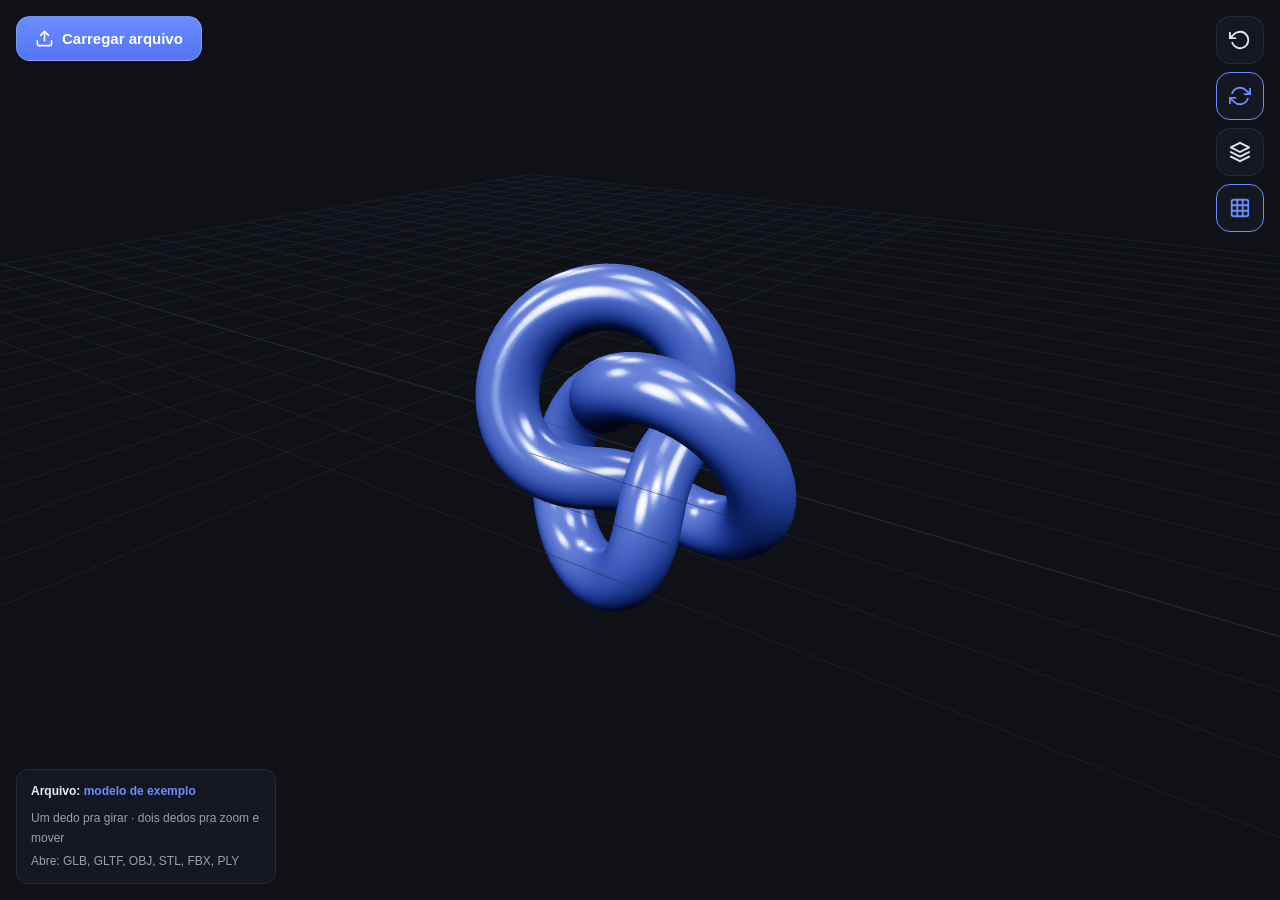
==== index.html @ 9a2b7269 "Add files via upload" ====
<!DOCTYPE html>
<html lang="pt-BR">
<head>
<meta charset="UTF-8">
<meta name="viewport" content="width=device-width, initial-scale=1.0, maximum-scale=1.0, user-scalable=no, viewport-fit=cover">
<title>Visualizador 3D</title>

<!-- PWA / Apple -->
<meta name="theme-color" content="#0f1117">
<link rel="manifest" href="./manifest.json">
<meta name="apple-mobile-web-app-capable" content="yes">
<meta name="apple-mobile-web-app-status-bar-style" content="black-translucent">
<meta name="apple-mobile-web-app-title" content="Visualizador 3D">
<link rel="apple-touch-icon" href="./icons/icon-180.png">
<link rel="icon" href="./icons/icon-192.png">

<style>
  :root {
    --bg: #0f1117; --panel: rgba(22,25,35,0.85); --border: rgba(255,255,255,0.08);
    --text: #e7e9ee; --muted: #9aa0ac; --accent: #6c8cff;
  }
  * { box-sizing: border-box; margin: 0; padding: 0; -webkit-tap-highlight-color: transparent; }
  html, body { height: 100%; overflow: hidden; overscroll-behavior: none; }
  body {
    font-family: -apple-system, BlinkMacSystemFont, "Segoe UI", Roboto, sans-serif;
    background: var(--bg); color: var(--text); -webkit-font-smoothing: antialiased;
    touch-action: none;
  }
  #canvas-wrap { position: fixed; inset: 0; }
  canvas { display: block; touch-action: none; }

  .toolbar { position: fixed; top: max(16px, env(safe-area-inset-top)); left: 16px; z-index: 10; display: flex; gap: 8px; }
  .btn {
    display: inline-flex; align-items: center; gap: 8px; background: var(--panel);
    border: 1px solid var(--border); color: var(--text); padding: 12px 18px; border-radius: 14px;
    font-size: 15px; font-weight: 600; cursor: pointer;
    backdrop-filter: blur(12px); -webkit-backdrop-filter: blur(12px);
    transition: transform .12s ease, background .2s ease; user-select: none;
  }
  .btn:active { transform: scale(0.96); }
  .btn.primary { background: linear-gradient(180deg,#6c8cff,#5474f0); border-color: rgba(255,255,255,0.2); color:#fff; }
  .btn svg { width: 19px; height: 19px; }

  .info {
    position: fixed; bottom: max(16px, env(safe-area-inset-bottom)); left: 16px; z-index: 10;
    background: var(--panel); border: 1px solid var(--border); border-radius: 12px;
    padding: 12px 14px; font-size: 12px; color: var(--muted);
    backdrop-filter: blur(12px); -webkit-backdrop-filter: blur(12px); max-width: 260px; line-height: 1.6;
  }
  .info b { color: var(--text); }
  .info .fname { color: var(--accent); font-weight: 600; word-break: break-all; }

  .controls { position: fixed; top: max(16px, env(safe-area-inset-top)); right: 16px; z-index: 10; display: flex; flex-direction: column; gap: 8px; }
  .ctl-btn {
    width: 48px; height: 48px; display: flex; align-items: center; justify-content: center;
    background: var(--panel); border: 1px solid var(--border); color: var(--text); border-radius: 14px;
    cursor: pointer; backdrop-filter: blur(12px); -webkit-backdrop-filter: blur(12px);
    transition: background .2s ease, transform .12s ease;
  }
  .ctl-btn:active { transform: scale(0.93); }
  .ctl-btn svg { width: 22px; height: 22px; }
  .ctl-btn.active { border-color: var(--accent); color: var(--accent); }

  #drop-overlay { position: fixed; inset: 0; z-index: 50; display: none; align-items: center; justify-content: center; background: rgba(15,17,23,0.8); backdrop-filter: blur(4px); }
  #drop-overlay.show { display: flex; }
  .drop-card { border: 2px dashed var(--accent); border-radius: 20px; padding: 48px 64px; text-align: center; background: rgba(30,34,48,0.6); }
  .drop-card h2 { font-size: 22px; margin-bottom: 8px; }
  .drop-card p { color: var(--muted); font-size: 14px; }

  #loading { position: fixed; inset: 0; z-index: 40; display: none; align-items: center; justify-content: center; flex-direction: column; gap: 16px; background: rgba(15,17,23,0.6); }
  #loading.show { display: flex; }
  .spinner { width: 44px; height: 44px; border: 3px solid rgba(255,255,255,0.15); border-top-color: var(--accent); border-radius: 50%; animation: spin .8s linear infinite; }
  @keyframes spin { to { transform: rotate(360deg); } }
  #loading p { color: var(--muted); font-size: 13px; }

  #toast { position: fixed; bottom: 24px; left: 50%; transform: translateX(-50%) translateY(80px); z-index: 60; background: #3a2130; border: 1px solid #7a3b52; color: #ffd9e3; padding: 12px 18px; border-radius: 12px; font-size: 13px; max-width: 90vw; opacity: 0; transition: transform .3s ease, opacity .3s ease; }
  #toast.show { transform: translateX(-50%) translateY(0); opacity: 1; }
  .hidden-input { display: none; }
</style>
</head>
<body>
  <div id="canvas-wrap"></div>

  <div class="toolbar">
    <button class="btn primary" id="load-btn">
      <svg viewBox="0 0 24 24" fill="none" stroke="currentColor" stroke-width="2" stroke-linecap="round" stroke-linejoin="round"><path d="M21 15v4a2 2 0 0 1-2 2H5a2 2 0 0 1-2-2v-4"/><polyline points="17 8 12 3 7 8"/><line x1="12" y1="3" x2="12" y2="15"/></svg>
      Carregar arquivo
    </button>
  </div>

  <div class="controls">
    <button class="ctl-btn" id="reset-btn" title="Recentralizar"><svg viewBox="0 0 24 24" fill="none" stroke="currentColor" stroke-width="2" stroke-linecap="round" stroke-linejoin="round"><polyline points="1 4 1 10 7 10"/><path d="M3.51 15a9 9 0 1 0 2.13-9.36L1 10"/></svg></button>
    <button class="ctl-btn active" id="rotate-btn" title="Girar sozinho"><svg viewBox="0 0 24 24" fill="none" stroke="currentColor" stroke-width="2" stroke-linecap="round" stroke-linejoin="round"><path d="M23 4v6h-6"/><path d="M1 20v-6h6"/><path d="M3.51 9a9 9 0 0 1 14.85-3.36L23 10M1 14l4.64 4.36A9 9 0 0 0 20.49 15"/></svg></button>
    <button class="ctl-btn" id="wire-btn" title="Wireframe"><svg viewBox="0 0 24 24" fill="none" stroke="currentColor" stroke-width="2" stroke-linecap="round" stroke-linejoin="round"><path d="M12 2 2 7l10 5 10-5-10-5z"/><path d="M2 17l10 5 10-5"/><path d="M2 12l10 5 10-5"/></svg></button>
    <button class="ctl-btn" id="grid-btn" title="Grade"><svg viewBox="0 0 24 24" fill="none" stroke="currentColor" stroke-width="2" stroke-linecap="round" stroke-linejoin="round"><rect x="3" y="3" width="18" height="18" rx="2"/><line x1="3" y1="9" x2="21" y2="9"/><line x1="3" y1="15" x2="21" y2="15"/><line x1="9" y1="3" x2="9" y2="21"/><line x1="15" y1="3" x2="15" y2="21"/></svg></button>
  </div>

  <div class="info">
    <div><b>Arquivo:</b> <span class="fname" id="fname">modelo de exemplo</span></div>
    <div style="margin-top:8px">Um dedo pra girar · dois dedos pra zoom e mover</div>
    <div style="margin-top:4px">Abre: GLB, GLTF, OBJ, STL, FBX, PLY</div>
  </div>

  <div id="drop-overlay"><div class="drop-card"><h2>Solte o arquivo aqui</h2><p>GLB · GLTF · OBJ · STL · FBX · PLY</p></div></div>
  <div id="loading"><div class="spinner"></div><p>Carregando modelo…</p></div>
  <div id="toast"></div>
  <input type="file" id="file-input" class="hidden-input" accept=".glb,.gltf,.obj,.stl,.fbx,.ply">

  <script src="./bundle.js"></script>
</body>
</html>
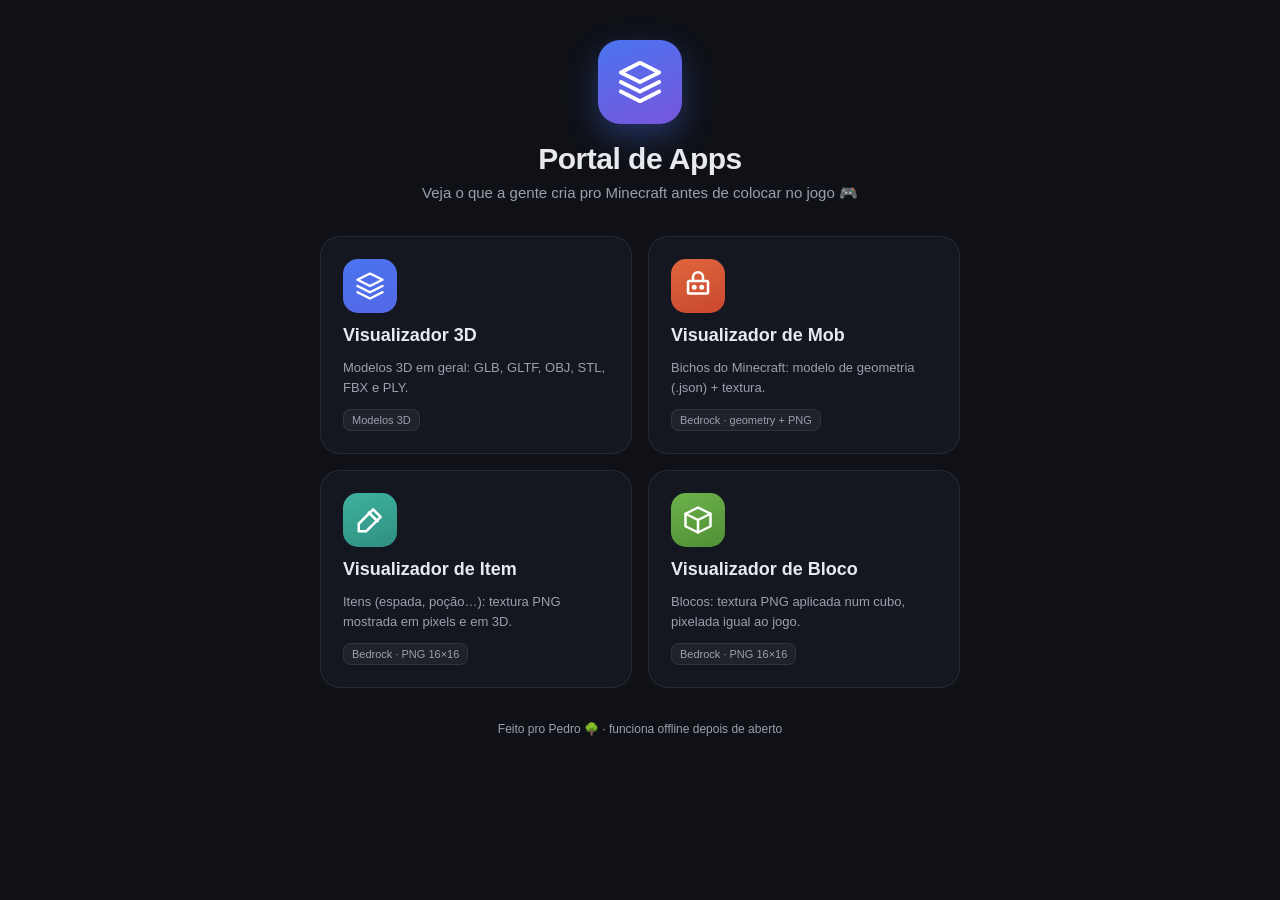
==== commit 419b97e2: "criação do portal" ====
--- a/index.html
+++ b/index.html
@@ -2,110 +2,70 @@
 <html lang="pt-BR">
 <head>
 <meta charset="UTF-8">
-<meta name="viewport" content="width=device-width, initial-scale=1.0, maximum-scale=1.0, user-scalable=no, viewport-fit=cover">
-<title>Visualizador 3D</title>
-
-<!-- PWA / Apple -->
+<meta name="viewport" content="width=device-width, initial-scale=1.0, viewport-fit=cover">
+<title>Portal de Apps — Pedro</title>
 <meta name="theme-color" content="#0f1117">
 <link rel="manifest" href="./manifest.json">
 <meta name="apple-mobile-web-app-capable" content="yes">
 <meta name="apple-mobile-web-app-status-bar-style" content="black-translucent">
-<meta name="apple-mobile-web-app-title" content="Visualizador 3D">
+<meta name="apple-mobile-web-app-title" content="Portal do Pedro">
 <link rel="apple-touch-icon" href="./icons/icon-180.png">
 <link rel="icon" href="./icons/icon-192.png">
-
-<style>
-  :root {
-    --bg: #0f1117; --panel: rgba(22,25,35,0.85); --border: rgba(255,255,255,0.08);
-    --text: #e7e9ee; --muted: #9aa0ac; --accent: #6c8cff;
-  }
-  * { box-sizing: border-box; margin: 0; padding: 0; -webkit-tap-highlight-color: transparent; }
-  html, body { height: 100%; overflow: hidden; overscroll-behavior: none; }
-  body {
-    font-family: -apple-system, BlinkMacSystemFont, "Segoe UI", Roboto, sans-serif;
-    background: var(--bg); color: var(--text); -webkit-font-smoothing: antialiased;
-    touch-action: none;
-  }
-  #canvas-wrap { position: fixed; inset: 0; }
-  canvas { display: block; touch-action: none; }
-
-  .toolbar { position: fixed; top: max(16px, env(safe-area-inset-top)); left: 16px; z-index: 10; display: flex; gap: 8px; }
-  .btn {
-    display: inline-flex; align-items: center; gap: 8px; background: var(--panel);
-    border: 1px solid var(--border); color: var(--text); padding: 12px 18px; border-radius: 14px;
-    font-size: 15px; font-weight: 600; cursor: pointer;
-    backdrop-filter: blur(12px); -webkit-backdrop-filter: blur(12px);
-    transition: transform .12s ease, background .2s ease; user-select: none;
-  }
-  .btn:active { transform: scale(0.96); }
-  .btn.primary { background: linear-gradient(180deg,#6c8cff,#5474f0); border-color: rgba(255,255,255,0.2); color:#fff; }
-  .btn svg { width: 19px; height: 19px; }
-
-  .info {
-    position: fixed; bottom: max(16px, env(safe-area-inset-bottom)); left: 16px; z-index: 10;
-    background: var(--panel); border: 1px solid var(--border); border-radius: 12px;
-    padding: 12px 14px; font-size: 12px; color: var(--muted);
-    backdrop-filter: blur(12px); -webkit-backdrop-filter: blur(12px); max-width: 260px; line-height: 1.6;
-  }
-  .info b { color: var(--text); }
-  .info .fname { color: var(--accent); font-weight: 600; word-break: break-all; }
-
-  .controls { position: fixed; top: max(16px, env(safe-area-inset-top)); right: 16px; z-index: 10; display: flex; flex-direction: column; gap: 8px; }
-  .ctl-btn {
-    width: 48px; height: 48px; display: flex; align-items: center; justify-content: center;
-    background: var(--panel); border: 1px solid var(--border); color: var(--text); border-radius: 14px;
-    cursor: pointer; backdrop-filter: blur(12px); -webkit-backdrop-filter: blur(12px);
-    transition: background .2s ease, transform .12s ease;
-  }
-  .ctl-btn:active { transform: scale(0.93); }
-  .ctl-btn svg { width: 22px; height: 22px; }
-  .ctl-btn.active { border-color: var(--accent); color: var(--accent); }
-
-  #drop-overlay { position: fixed; inset: 0; z-index: 50; display: none; align-items: center; justify-content: center; background: rgba(15,17,23,0.8); backdrop-filter: blur(4px); }
-  #drop-overlay.show { display: flex; }
-  .drop-card { border: 2px dashed var(--accent); border-radius: 20px; padding: 48px 64px; text-align: center; background: rgba(30,34,48,0.6); }
-  .drop-card h2 { font-size: 22px; margin-bottom: 8px; }
-  .drop-card p { color: var(--muted); font-size: 14px; }
-
-  #loading { position: fixed; inset: 0; z-index: 40; display: none; align-items: center; justify-content: center; flex-direction: column; gap: 16px; background: rgba(15,17,23,0.6); }
-  #loading.show { display: flex; }
-  .spinner { width: 44px; height: 44px; border: 3px solid rgba(255,255,255,0.15); border-top-color: var(--accent); border-radius: 50%; animation: spin .8s linear infinite; }
-  @keyframes spin { to { transform: rotate(360deg); } }
-  #loading p { color: var(--muted); font-size: 13px; }
-
-  #toast { position: fixed; bottom: 24px; left: 50%; transform: translateX(-50%) translateY(80px); z-index: 60; background: #3a2130; border: 1px solid #7a3b52; color: #ffd9e3; padding: 12px 18px; border-radius: 12px; font-size: 13px; max-width: 90vw; opacity: 0; transition: transform .3s ease, opacity .3s ease; }
-  #toast.show { transform: translateX(-50%) translateY(0); opacity: 1; }
-  .hidden-input { display: none; }
-</style>
+<link rel="stylesheet" href="./style.css">
 </head>
-<body>
-  <div id="canvas-wrap"></div>
-
-  <div class="toolbar">
-    <button class="btn primary" id="load-btn">
-      <svg viewBox="0 0 24 24" fill="none" stroke="currentColor" stroke-width="2" stroke-linecap="round" stroke-linejoin="round"><path d="M21 15v4a2 2 0 0 1-2 2H5a2 2 0 0 1-2-2v-4"/><polyline points="17 8 12 3 7 8"/><line x1="12" y1="3" x2="12" y2="15"/></svg>
-      Carregar arquivo
-    </button>
+<body class="portal">
+  <div class="hero">
+    <div class="logo">
+      <svg viewBox="0 0 24 24" fill="none" stroke="currentColor" stroke-width="2" stroke-linecap="round" stroke-linejoin="round"><path d="M12 2 2 7l10 5 10-5-10-5z"/><path d="M2 17l10 5 10-5"/><path d="M2 12l10 5 10-5"/></svg>
+    </div>
+    <h1>Portal de Apps</h1>
+    <p>Veja o que a gente cria pro Minecraft antes de colocar no jogo 🎮</p>
   </div>
 
-  <div class="controls">
-    <button class="ctl-btn" id="reset-btn" title="Recentralizar"><svg viewBox="0 0 24 24" fill="none" stroke="currentColor" stroke-width="2" stroke-linecap="round" stroke-linejoin="round"><polyline points="1 4 1 10 7 10"/><path d="M3.51 15a9 9 0 1 0 2.13-9.36L1 10"/></svg></button>
-    <button class="ctl-btn active" id="rotate-btn" title="Girar sozinho"><svg viewBox="0 0 24 24" fill="none" stroke="currentColor" stroke-width="2" stroke-linecap="round" stroke-linejoin="round"><path d="M23 4v6h-6"/><path d="M1 20v-6h6"/><path d="M3.51 9a9 9 0 0 1 14.85-3.36L23 10M1 14l4.64 4.36A9 9 0 0 0 20.49 15"/></svg></button>
-    <button class="ctl-btn" id="wire-btn" title="Wireframe"><svg viewBox="0 0 24 24" fill="none" stroke="currentColor" stroke-width="2" stroke-linecap="round" stroke-linejoin="round"><path d="M12 2 2 7l10 5 10-5-10-5z"/><path d="M2 17l10 5 10-5"/><path d="M2 12l10 5 10-5"/></svg></button>
-    <button class="ctl-btn" id="grid-btn" title="Grade"><svg viewBox="0 0 24 24" fill="none" stroke="currentColor" stroke-width="2" stroke-linecap="round" stroke-linejoin="round"><rect x="3" y="3" width="18" height="18" rx="2"/><line x1="3" y1="9" x2="21" y2="9"/><line x1="3" y1="15" x2="21" y2="15"/><line x1="9" y1="3" x2="9" y2="21"/><line x1="15" y1="3" x2="15" y2="21"/></svg></button>
+  <div class="grid">
+    <a class="card" href="./app-3d.html">
+      <div class="ic" style="background:linear-gradient(160deg,#4a74f0,#5468e6)">
+        <svg viewBox="0 0 24 24" fill="none" stroke="currentColor" stroke-width="2" stroke-linecap="round" stroke-linejoin="round"><path d="M12 2 2 7l10 5 10-5-10-5z"/><path d="M2 17l10 5 10-5"/><path d="M2 12l10 5 10-5"/></svg>
+      </div>
+      <h3>Visualizador 3D</h3>
+      <p>Modelos 3D em geral: GLB, GLTF, OBJ, STL, FBX e PLY.</p>
+      <span class="tag">Modelos 3D</span>
+    </a>
+
+    <a class="card" href="./app-mob.html">
+      <div class="ic" style="background:linear-gradient(160deg,#e0663c,#c9472f)">
+        <svg viewBox="0 0 24 24" fill="none" stroke="currentColor" stroke-width="2" stroke-linecap="round" stroke-linejoin="round"><rect x="4" y="8" width="16" height="10" rx="1"/><path d="M8 8V5a4 4 0 0 1 8 0v3"/><circle cx="9" cy="13" r="1" fill="currentColor"/><circle cx="15" cy="13" r="1" fill="currentColor"/></svg>
+      </div>
+      <h3>Visualizador de Mob</h3>
+      <p>Bichos do Minecraft: modelo de geometria (.json) + textura.</p>
+      <span class="tag">Bedrock · geometry + PNG</span>
+    </a>
+
+    <a class="card" href="./app-item.html">
+      <div class="ic" style="background:linear-gradient(160deg,#3fb2a0,#2f8f80)">
+        <svg viewBox="0 0 24 24" fill="none" stroke="currentColor" stroke-width="2" stroke-linecap="round" stroke-linejoin="round"><path d="m14.5 3.5 6 6L9 21H3v-6z"/><path d="m11 6 7 7"/></svg>
+      </div>
+      <h3>Visualizador de Item</h3>
+      <p>Itens (espada, poção…): textura PNG mostrada em pixels e em 3D.</p>
+      <span class="tag">Bedrock · PNG 16×16</span>
+    </a>
+
+    <a class="card" href="./app-block.html">
+      <div class="ic" style="background:linear-gradient(160deg,#6db24a,#4f8f36)">
+        <svg viewBox="0 0 24 24" fill="none" stroke="currentColor" stroke-width="2" stroke-linecap="round" stroke-linejoin="round"><path d="M12 2 2 7l10 5 10-5-10-5z"/><path d="M2 7v10l10 5V12"/><path d="M22 7v10l-10 5"/></svg>
+      </div>
+      <h3>Visualizador de Bloco</h3>
+      <p>Blocos: textura PNG aplicada num cubo, pixelada igual ao jogo.</p>
+      <span class="tag">Bedrock · PNG 16×16</span>
+    </a>
   </div>
 
-  <div class="info">
-    <div><b>Arquivo:</b> <span class="fname" id="fname">modelo de exemplo</span></div>
-    <div style="margin-top:8px">Um dedo pra girar · dois dedos pra zoom e mover</div>
-    <div style="margin-top:4px">Abre: GLB, GLTF, OBJ, STL, FBX, PLY</div>
-  </div>
+  <div class="foot">Feito pro Pedro 🌳 · funciona offline depois de aberto</div>
 
-  <div id="drop-overlay"><div class="drop-card"><h2>Solte o arquivo aqui</h2><p>GLB · GLTF · OBJ · STL · FBX · PLY</p></div></div>
-  <div id="loading"><div class="spinner"></div><p>Carregando modelo…</p></div>
-  <div id="toast"></div>
-  <input type="file" id="file-input" class="hidden-input" accept=".glb,.gltf,.obj,.stl,.fbx,.ply">
-
-  <script src="./bundle.js"></script>
+  <script>
+    if ('serviceWorker' in navigator) {
+      addEventListener('load', () => navigator.serviceWorker.register('./sw.js').catch(() => {}));
+    }
+  </script>
 </body>
 </html>
--- a/style.css
+++ b/style.css
@@ -0,0 +1,96 @@
+:root {
+  --bg: #0f1117; --panel: rgba(22,25,35,0.85); --border: rgba(255,255,255,0.08);
+  --text: #e7e9ee; --muted: #9aa0ac; --accent: #6c8cff; --green: #55b04a;
+}
+* { box-sizing: border-box; margin: 0; padding: 0; -webkit-tap-highlight-color: transparent; }
+html, body { height: 100%; }
+body {
+  font-family: -apple-system, BlinkMacSystemFont, "Segoe UI", Roboto, sans-serif;
+  background: var(--bg); color: var(--text); -webkit-font-smoothing: antialiased;
+}
+
+/* ===== Páginas de visualizador (tela cheia) ===== */
+body.viewer { overflow: hidden; overscroll-behavior: none; touch-action: none; }
+#canvas-wrap { position: fixed; inset: 0; }
+canvas { display: block; touch-action: none; }
+
+.topbar {
+  position: fixed; top: max(14px, env(safe-area-inset-top)); left: 14px; right: 14px;
+  z-index: 10; display: flex; gap: 8px; align-items: center; pointer-events: none;
+}
+.topbar > * { pointer-events: auto; }
+.spacer { flex: 1; }
+.btn {
+  display: inline-flex; align-items: center; gap: 8px; background: var(--panel);
+  border: 1px solid var(--border); color: var(--text); padding: 11px 16px; border-radius: 13px;
+  font-size: 15px; font-weight: 600; cursor: pointer; text-decoration: none;
+  backdrop-filter: blur(12px); -webkit-backdrop-filter: blur(12px);
+  transition: transform .12s ease, background .2s ease; user-select: none;
+}
+.btn:active { transform: scale(0.96); }
+.btn.primary { background: linear-gradient(180deg,#6c8cff,#5474f0); border-color: rgba(255,255,255,0.2); color:#fff; }
+.btn svg { width: 18px; height: 18px; }
+
+.controls { position: fixed; top: calc(max(14px, env(safe-area-inset-top)) + 58px); right: 14px; z-index: 10; display: flex; flex-direction: column; gap: 8px; }
+.ctl-btn {
+  width: 46px; height: 46px; display: flex; align-items: center; justify-content: center;
+  background: var(--panel); border: 1px solid var(--border); color: var(--text); border-radius: 13px;
+  cursor: pointer; backdrop-filter: blur(12px); -webkit-backdrop-filter: blur(12px);
+  transition: background .2s ease, transform .12s ease;
+}
+.ctl-btn:active { transform: scale(0.93); }
+.ctl-btn svg { width: 21px; height: 21px; }
+.ctl-btn.active { border-color: var(--accent); color: var(--accent); }
+
+.info {
+  position: fixed; bottom: max(14px, env(safe-area-inset-bottom)); left: 14px; z-index: 10;
+  background: var(--panel); border: 1px solid var(--border); border-radius: 12px;
+  padding: 11px 14px; font-size: 12px; color: var(--muted);
+  backdrop-filter: blur(12px); -webkit-backdrop-filter: blur(12px); max-width: 280px; line-height: 1.6;
+}
+.info b { color: var(--text); }
+.info .fname { color: var(--accent); font-weight: 600; word-break: break-all; }
+
+#drop-overlay { position: fixed; inset: 0; z-index: 50; display: none; align-items: center; justify-content: center; background: rgba(15,17,23,0.82); backdrop-filter: blur(4px); }
+#drop-overlay.show { display: flex; }
+.drop-card { border: 2px dashed var(--accent); border-radius: 20px; padding: 44px 60px; text-align: center; background: rgba(30,34,48,0.6); }
+.drop-card h2 { font-size: 22px; margin-bottom: 8px; }
+.drop-card p { color: var(--muted); font-size: 14px; }
+
+#loading { position: fixed; inset: 0; z-index: 40; display: none; align-items: center; justify-content: center; flex-direction: column; gap: 16px; background: rgba(15,17,23,0.6); }
+#loading.show { display: flex; }
+.spinner { width: 44px; height: 44px; border: 3px solid rgba(255,255,255,0.15); border-top-color: var(--accent); border-radius: 50%; animation: spin .8s linear infinite; }
+@keyframes spin { to { transform: rotate(360deg); } }
+#loading p { color: var(--muted); font-size: 13px; }
+
+#toast { position: fixed; bottom: 24px; left: 50%; transform: translateX(-50%) translateY(80px); z-index: 60; background: #3a2130; border: 1px solid #7a3b52; color: #ffd9e3; padding: 12px 18px; border-radius: 12px; font-size: 13px; max-width: 90vw; opacity: 0; transition: transform .3s ease, opacity .3s ease; text-align:center; }
+#toast.show { transform: translateX(-50%) translateY(0); opacity: 1; }
+.hidden-input { display: none; }
+
+/* ===== Portal (home) ===== */
+body.portal { min-height: 100%; display: flex; flex-direction: column; align-items: center; padding: 40px 20px 60px; }
+.hero { text-align: center; margin-bottom: 34px; }
+.hero .logo {
+  width: 84px; height: 84px; border-radius: 22px; margin: 0 auto 18px;
+  background: linear-gradient(160deg,#4a74f0,#7856dc); display: flex; align-items: center; justify-content: center;
+  box-shadow: 0 12px 30px rgba(74,116,240,0.35);
+}
+.hero .logo svg { width: 46px; height: 46px; color: #fff; }
+.hero h1 { font-size: 30px; letter-spacing: -0.5px; }
+.hero p { color: var(--muted); margin-top: 8px; font-size: 15px; }
+
+.grid { display: grid; grid-template-columns: repeat(2, minmax(0,1fr)); gap: 16px; width: 100%; max-width: 640px; }
+@media (max-width: 520px) { .grid { grid-template-columns: 1fr; } }
+.card {
+  display: flex; flex-direction: column; gap: 12px; text-decoration: none; color: var(--text);
+  background: var(--panel); border: 1px solid var(--border); border-radius: 20px; padding: 22px;
+  transition: transform .14s ease, border-color .2s ease, background .2s ease;
+}
+.card:hover { transform: translateY(-3px); border-color: rgba(108,140,255,0.5); background: rgba(30,34,48,0.9); }
+.card:active { transform: scale(0.98); }
+.card .ic { width: 54px; height: 54px; border-radius: 15px; display: flex; align-items: center; justify-content: center; }
+.card .ic svg { width: 30px; height: 30px; color: #fff; }
+.card h3 { font-size: 18px; }
+.card p { color: var(--muted); font-size: 13px; line-height: 1.5; }
+.card .tag { margin-top: auto; font-size: 11px; color: var(--muted); background: rgba(255,255,255,0.05); border: 1px solid var(--border); padding: 4px 8px; border-radius: 8px; align-self: flex-start; }
+.foot { margin-top: 34px; color: var(--muted); font-size: 12px; text-align: center; }
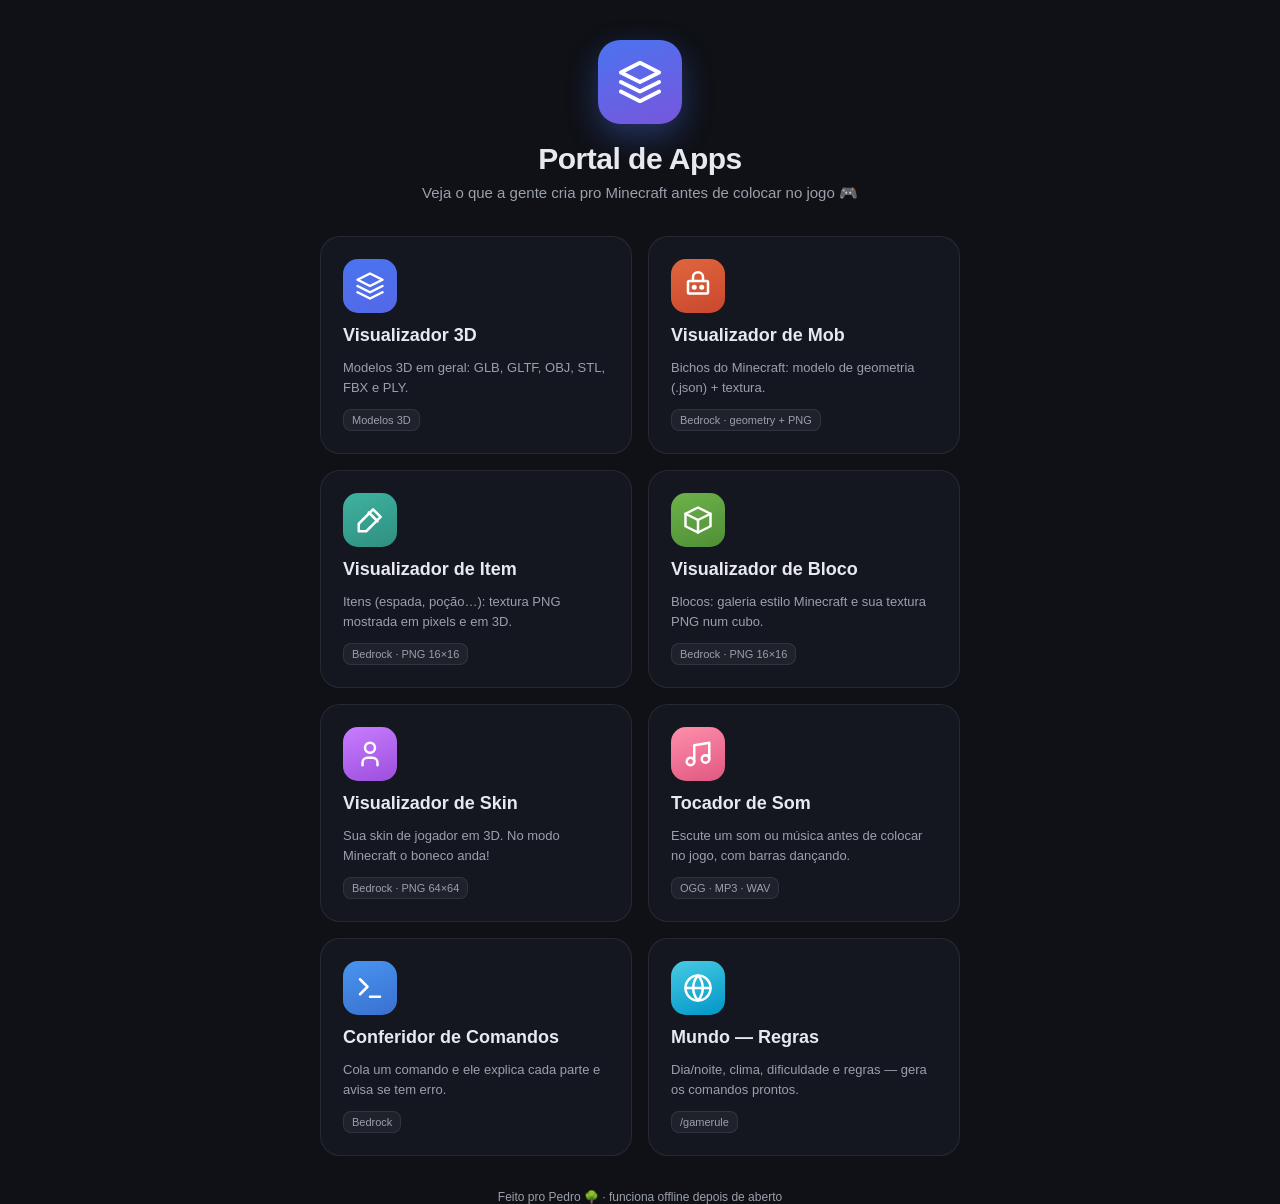
==== commit 78fd694e: "adição de mais funcionalidades" ====
--- a/index.html
+++ b/index.html
@@ -55,8 +55,44 @@
         <svg viewBox="0 0 24 24" fill="none" stroke="currentColor" stroke-width="2" stroke-linecap="round" stroke-linejoin="round"><path d="M12 2 2 7l10 5 10-5-10-5z"/><path d="M2 7v10l10 5V12"/><path d="M22 7v10l-10 5"/></svg>
       </div>
       <h3>Visualizador de Bloco</h3>
-      <p>Blocos: textura PNG aplicada num cubo, pixelada igual ao jogo.</p>
+      <p>Blocos: galeria estilo Minecraft e sua textura PNG num cubo.</p>
       <span class="tag">Bedrock · PNG 16×16</span>
+    </a>
+
+    <a class="card" href="./app-skin.html">
+      <div class="ic" style="background:linear-gradient(160deg,#c77dff,#9d4edd)">
+        <svg viewBox="0 0 24 24" fill="none" stroke="currentColor" stroke-width="2" stroke-linecap="round" stroke-linejoin="round"><circle cx="12" cy="7" r="4"/><path d="M6 21v-2a4 4 0 0 1 4-4h4a4 4 0 0 1 4 4v2"/></svg>
+      </div>
+      <h3>Visualizador de Skin</h3>
+      <p>Sua skin de jogador em 3D. No modo Minecraft o boneco anda!</p>
+      <span class="tag">Bedrock · PNG 64×64</span>
+    </a>
+
+    <a class="card" href="./app-som.html">
+      <div class="ic" style="background:linear-gradient(160deg,#ff8fab,#e05780)">
+        <svg viewBox="0 0 24 24" fill="none" stroke="currentColor" stroke-width="2" stroke-linecap="round" stroke-linejoin="round"><path d="M9 18V5l12-2v13"/><circle cx="6" cy="18" r="3"/><circle cx="18" cy="16" r="3"/></svg>
+      </div>
+      <h3>Tocador de Som</h3>
+      <p>Escute um som ou música antes de colocar no jogo, com barras dançando.</p>
+      <span class="tag">OGG · MP3 · WAV</span>
+    </a>
+
+    <a class="card" href="./app-comandos.html">
+      <div class="ic" style="background:linear-gradient(160deg,#4895ef,#3a70d0)">
+        <svg viewBox="0 0 24 24" fill="none" stroke="currentColor" stroke-width="2" stroke-linecap="round" stroke-linejoin="round"><polyline points="4 17 10 11 4 5"/><line x1="12" y1="19" x2="20" y2="19"/></svg>
+      </div>
+      <h3>Conferidor de Comandos</h3>
+      <p>Cola um comando e ele explica cada parte e avisa se tem erro.</p>
+      <span class="tag">Bedrock</span>
+    </a>
+
+    <a class="card" href="./app-mundo.html">
+      <div class="ic" style="background:linear-gradient(160deg,#48cae4,#0096c7)">
+        <svg viewBox="0 0 24 24" fill="none" stroke="currentColor" stroke-width="2" stroke-linecap="round" stroke-linejoin="round"><circle cx="12" cy="12" r="10"/><path d="M2 12h20"/><path d="M12 2a15 15 0 0 1 0 20 15 15 0 0 1 0-20z"/></svg>
+      </div>
+      <h3>Mundo — Regras</h3>
+      <p>Dia/noite, clima, dificuldade e regras — gera os comandos prontos.</p>
+      <span class="tag">/gamerule</span>
     </a>
   </div>
 
--- a/style.css
+++ b/style.css
@@ -94,3 +94,60 @@
 .card p { color: var(--muted); font-size: 13px; line-height: 1.5; }
 .card .tag { margin-top: auto; font-size: 11px; color: var(--muted); background: rgba(255,255,255,0.05); border: 1px solid var(--border); padding: 4px 8px; border-radius: 8px; align-self: flex-start; }
 .foot { margin-top: 34px; color: var(--muted); font-size: 12px; text-align: center; }
+
+/* ===== Galeria de blocos ===== */
+.gallery {
+  position: fixed; left: 50%; transform: translateX(-50%);
+  bottom: max(14px, env(safe-area-inset-bottom)); z-index: 11;
+  display: flex; gap: 8px; padding: 8px; max-width: 92vw; overflow-x: auto;
+  background: var(--panel); border: 1px solid var(--border); border-radius: 16px;
+  backdrop-filter: blur(12px); -webkit-backdrop-filter: blur(12px); -webkit-overflow-scrolling: touch;
+}
+.gallery img {
+  width: 44px; height: 44px; border-radius: 9px; cursor: pointer; image-rendering: pixelated;
+  border: 2px solid transparent; background: rgba(0,0,0,0.25); flex: 0 0 auto;
+}
+.gallery img.sel { border-color: var(--accent); }
+
+/* ===== Páginas de ferramenta (som, comandos, mundo) ===== */
+body.tool { min-height: 100%; padding: 0 0 60px; }
+.tool-top {
+  position: sticky; top: 0; z-index: 10; display: flex; align-items: center; gap: 12px;
+  padding: 14px 16px; background: rgba(15,17,23,0.9); border-bottom: 1px solid var(--border);
+  backdrop-filter: blur(12px); -webkit-backdrop-filter: blur(12px);
+}
+.tool-top h1 { font-size: 18px; }
+.tool-wrap { max-width: 720px; margin: 0 auto; padding: 20px 16px; }
+.panel { background: var(--panel); border: 1px solid var(--border); border-radius: 16px; padding: 18px; margin-bottom: 16px; }
+.panel h2 { font-size: 15px; margin-bottom: 12px; color: var(--text); }
+.muted { color: var(--muted); font-size: 13px; line-height: 1.6; }
+textarea, input[type=text] {
+  width: 100%; background: #0c0e14; border: 1px solid var(--border); color: var(--text);
+  border-radius: 12px; padding: 12px 14px; font-size: 15px; font-family: ui-monospace, SFMono-Regular, Menlo, monospace; resize: vertical;
+}
+.codebox { background: #0c0e14; border: 1px solid var(--border); border-radius: 12px; padding: 12px 14px; font-family: ui-monospace, SFMono-Regular, Menlo, monospace; font-size: 14px; color: #cdd6e4; word-break: break-word; white-space: pre-wrap; }
+.copy { margin-top: 10px; }
+.token { display: inline-block; padding: 2px 7px; border-radius: 7px; margin: 3px 4px 3px 0; font-family: ui-monospace, monospace; font-size: 13px; }
+.tk-cmd { background: rgba(108,140,255,0.22); color: #b9c7ff; }
+.tk-arg { background: rgba(255,255,255,0.06); color: #d7dbe4; }
+.tk-sel { background: rgba(63,178,160,0.2); color: #93e5d6; }
+.explain { margin-top: 12px; }
+.explain .line { display: flex; gap: 10px; padding: 7px 0; border-top: 1px solid var(--border); font-size: 13px; }
+.explain .line b { color: #b9c7ff; font-family: ui-monospace, monospace; flex: 0 0 auto; }
+.ok { color: #86e29a; } .warn { color: #ffd9a0; } .err { color: #ff9db0; }
+.rule { display: flex; align-items: center; justify-content: space-between; gap: 12px; padding: 12px 0; border-top: 1px solid var(--border); }
+.rule:first-child { border-top: none; }
+.rule .lbl b { display: block; font-size: 14px; }
+.rule .lbl span { font-size: 12px; color: var(--muted); }
+.seg { display: inline-flex; background: #0c0e14; border: 1px solid var(--border); border-radius: 10px; overflow: hidden; flex: 0 0 auto; }
+.seg button { background: transparent; border: none; color: var(--muted); padding: 8px 12px; font-size: 13px; font-weight: 600; cursor: pointer; }
+.seg button.on { background: var(--accent); color: #fff; }
+.switch { width: 52px; height: 30px; border-radius: 15px; background: #2a2f3d; border: 1px solid var(--border); position: relative; cursor: pointer; flex: 0 0 auto; transition: background .2s; }
+.switch.on { background: var(--green); }
+.switch::after { content: ''; position: absolute; top: 3px; left: 3px; width: 22px; height: 22px; border-radius: 50%; background: #fff; transition: transform .2s; }
+.switch.on::after { transform: translateX(22px); }
+.bigbtn { display: inline-flex; align-items: center; justify-content: center; gap: 8px; width: 100%; padding: 14px; border-radius: 14px; border: none; background: linear-gradient(180deg,#6c8cff,#5474f0); color: #fff; font-size: 16px; font-weight: 700; cursor: pointer; }
+.playrow { display: flex; align-items: center; gap: 14px; }
+.playbtn { width: 64px; height: 64px; border-radius: 50%; border: none; background: linear-gradient(180deg,#6c8cff,#5474f0); color: #fff; cursor: pointer; display: flex; align-items: center; justify-content: center; flex: 0 0 auto; }
+.playbtn svg { width: 28px; height: 28px; }
+#viz { width: 100%; height: 120px; display: block; background: #0c0e14; border-radius: 12px; margin-top: 14px; }
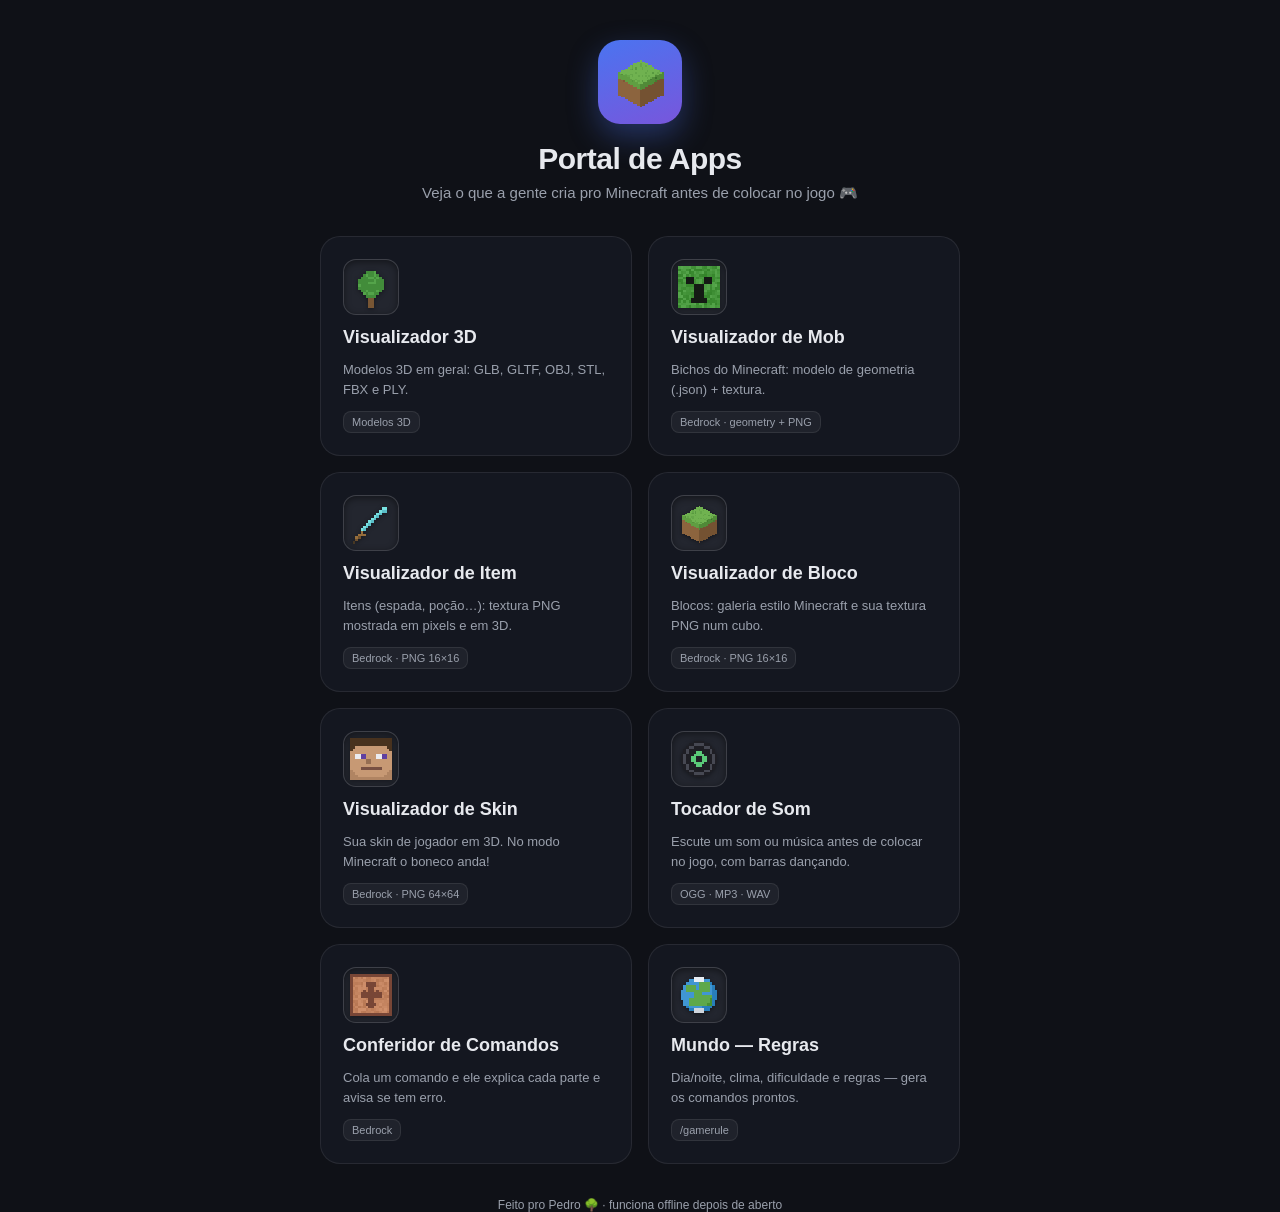
==== commit db3a222c: "mudança de ícones" ====
--- a/index.html
+++ b/index.html
@@ -16,7 +16,7 @@
 <body class="portal">
   <div class="hero">
     <div class="logo">
-      <svg viewBox="0 0 24 24" fill="none" stroke="currentColor" stroke-width="2" stroke-linecap="round" stroke-linejoin="round"><path d="M12 2 2 7l10 5 10-5-10-5z"/><path d="M2 17l10 5 10-5"/><path d="M2 12l10 5 10-5"/></svg>
+      <img class="mcico" src="./icons/mod/block.png" alt="">
     </div>
     <h1>Portal de Apps</h1>
     <p>Veja o que a gente cria pro Minecraft antes de colocar no jogo 🎮</p>
@@ -24,72 +24,56 @@
 
   <div class="grid">
     <a class="card" href="./app-3d.html">
-      <div class="ic" style="background:linear-gradient(160deg,#4a74f0,#5468e6)">
-        <svg viewBox="0 0 24 24" fill="none" stroke="currentColor" stroke-width="2" stroke-linecap="round" stroke-linejoin="round"><path d="M12 2 2 7l10 5 10-5-10-5z"/><path d="M2 17l10 5 10-5"/><path d="M2 12l10 5 10-5"/></svg>
-      </div>
+      <div class="ic"><img class="mcico" src="./icons/mod/3d.png" alt=""></div>
       <h3>Visualizador 3D</h3>
       <p>Modelos 3D em geral: GLB, GLTF, OBJ, STL, FBX e PLY.</p>
       <span class="tag">Modelos 3D</span>
     </a>
 
     <a class="card" href="./app-mob.html">
-      <div class="ic" style="background:linear-gradient(160deg,#e0663c,#c9472f)">
-        <svg viewBox="0 0 24 24" fill="none" stroke="currentColor" stroke-width="2" stroke-linecap="round" stroke-linejoin="round"><rect x="4" y="8" width="16" height="10" rx="1"/><path d="M8 8V5a4 4 0 0 1 8 0v3"/><circle cx="9" cy="13" r="1" fill="currentColor"/><circle cx="15" cy="13" r="1" fill="currentColor"/></svg>
-      </div>
+      <div class="ic"><img class="mcico" src="./icons/mod/mob.png" alt=""></div>
       <h3>Visualizador de Mob</h3>
       <p>Bichos do Minecraft: modelo de geometria (.json) + textura.</p>
       <span class="tag">Bedrock · geometry + PNG</span>
     </a>
 
     <a class="card" href="./app-item.html">
-      <div class="ic" style="background:linear-gradient(160deg,#3fb2a0,#2f8f80)">
-        <svg viewBox="0 0 24 24" fill="none" stroke="currentColor" stroke-width="2" stroke-linecap="round" stroke-linejoin="round"><path d="m14.5 3.5 6 6L9 21H3v-6z"/><path d="m11 6 7 7"/></svg>
-      </div>
+      <div class="ic"><img class="mcico" src="./icons/mod/item.png" alt=""></div>
       <h3>Visualizador de Item</h3>
       <p>Itens (espada, poção…): textura PNG mostrada em pixels e em 3D.</p>
       <span class="tag">Bedrock · PNG 16×16</span>
     </a>
 
     <a class="card" href="./app-block.html">
-      <div class="ic" style="background:linear-gradient(160deg,#6db24a,#4f8f36)">
-        <svg viewBox="0 0 24 24" fill="none" stroke="currentColor" stroke-width="2" stroke-linecap="round" stroke-linejoin="round"><path d="M12 2 2 7l10 5 10-5-10-5z"/><path d="M2 7v10l10 5V12"/><path d="M22 7v10l-10 5"/></svg>
-      </div>
+      <div class="ic"><img class="mcico" src="./icons/mod/block.png" alt=""></div>
       <h3>Visualizador de Bloco</h3>
       <p>Blocos: galeria estilo Minecraft e sua textura PNG num cubo.</p>
       <span class="tag">Bedrock · PNG 16×16</span>
     </a>
 
     <a class="card" href="./app-skin.html">
-      <div class="ic" style="background:linear-gradient(160deg,#c77dff,#9d4edd)">
-        <svg viewBox="0 0 24 24" fill="none" stroke="currentColor" stroke-width="2" stroke-linecap="round" stroke-linejoin="round"><circle cx="12" cy="7" r="4"/><path d="M6 21v-2a4 4 0 0 1 4-4h4a4 4 0 0 1 4 4v2"/></svg>
-      </div>
+      <div class="ic"><img class="mcico" src="./icons/mod/skin.png" alt=""></div>
       <h3>Visualizador de Skin</h3>
       <p>Sua skin de jogador em 3D. No modo Minecraft o boneco anda!</p>
       <span class="tag">Bedrock · PNG 64×64</span>
     </a>
 
     <a class="card" href="./app-som.html">
-      <div class="ic" style="background:linear-gradient(160deg,#ff8fab,#e05780)">
-        <svg viewBox="0 0 24 24" fill="none" stroke="currentColor" stroke-width="2" stroke-linecap="round" stroke-linejoin="round"><path d="M9 18V5l12-2v13"/><circle cx="6" cy="18" r="3"/><circle cx="18" cy="16" r="3"/></svg>
-      </div>
+      <div class="ic"><img class="mcico" src="./icons/mod/som.png" alt=""></div>
       <h3>Tocador de Som</h3>
       <p>Escute um som ou música antes de colocar no jogo, com barras dançando.</p>
       <span class="tag">OGG · MP3 · WAV</span>
     </a>
 
     <a class="card" href="./app-comandos.html">
-      <div class="ic" style="background:linear-gradient(160deg,#4895ef,#3a70d0)">
-        <svg viewBox="0 0 24 24" fill="none" stroke="currentColor" stroke-width="2" stroke-linecap="round" stroke-linejoin="round"><polyline points="4 17 10 11 4 5"/><line x1="12" y1="19" x2="20" y2="19"/></svg>
-      </div>
+      <div class="ic"><img class="mcico" src="./icons/mod/comandos.png" alt=""></div>
       <h3>Conferidor de Comandos</h3>
       <p>Cola um comando e ele explica cada parte e avisa se tem erro.</p>
       <span class="tag">Bedrock</span>
     </a>
 
     <a class="card" href="./app-mundo.html">
-      <div class="ic" style="background:linear-gradient(160deg,#48cae4,#0096c7)">
-        <svg viewBox="0 0 24 24" fill="none" stroke="currentColor" stroke-width="2" stroke-linecap="round" stroke-linejoin="round"><circle cx="12" cy="12" r="10"/><path d="M2 12h20"/><path d="M12 2a15 15 0 0 1 0 20 15 15 0 0 1 0-20z"/></svg>
-      </div>
+      <div class="ic"><img class="mcico" src="./icons/mod/mundo.png" alt=""></div>
       <h3>Mundo — Regras</h3>
       <p>Dia/noite, clima, dificuldade e regras — gera os comandos prontos.</p>
       <span class="tag">/gamerule</span>
--- a/style.css
+++ b/style.css
@@ -88,8 +88,10 @@
 }
 .card:hover { transform: translateY(-3px); border-color: rgba(108,140,255,0.5); background: rgba(30,34,48,0.9); }
 .card:active { transform: scale(0.98); }
-.card .ic { width: 54px; height: 54px; border-radius: 15px; display: flex; align-items: center; justify-content: center; }
+.card .ic { width: 56px; height: 56px; border-radius: 13px; display: flex; align-items: center; justify-content: center; background: #23262f; border: 1px solid rgba(255,255,255,0.12); box-shadow: inset 0 2px 7px rgba(0,0,0,0.45); }
+.card .ic img.mcico { width: 42px; height: 42px; image-rendering: pixelated; image-rendering: crisp-edges; filter: drop-shadow(0 1px 2px rgba(0,0,0,0.4)); }
 .card .ic svg { width: 30px; height: 30px; color: #fff; }
+.hero .logo img.mcico { width: 54px; height: 54px; image-rendering: pixelated; }
 .card h3 { font-size: 18px; }
 .card p { color: var(--muted); font-size: 13px; line-height: 1.5; }
 .card .tag { margin-top: auto; font-size: 11px; color: var(--muted); background: rgba(255,255,255,0.05); border: 1px solid var(--border); padding: 4px 8px; border-radius: 8px; align-self: flex-start; }
